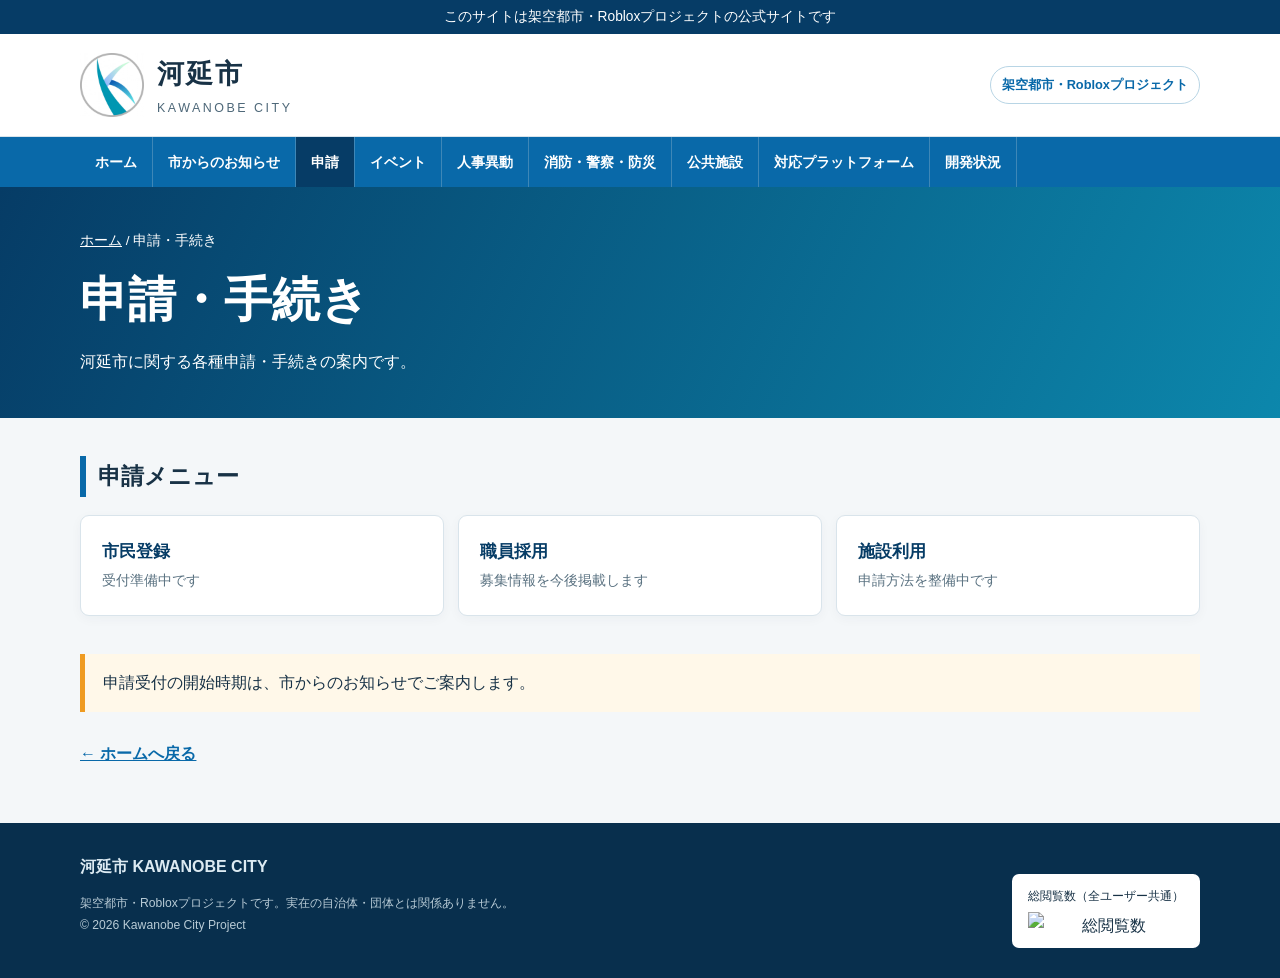
==== applications.html @ a378f6c3 "Add linked navigation pages" ====
<!doctype html>
<html lang="ja">
<head>
  <meta charset="utf-8">
  <meta name="viewport" content="width=device-width,initial-scale=1">
  <meta name="description" content="申請・手続き">
  <title>申請・手続き｜河延市公式ホームページ</title>
  <link rel="icon" href="assets/kawanobe_logo.png">
  <link rel="stylesheet" href="styles.css">
</head>
<body>
  <div class="noticebar">このサイトは架空都市・Robloxプロジェクトの公式サイトです</div>
  <header class="site-header"><div class="wrap head"><a class="brand" href="index.html"><img src="assets/kawanobe_logo.png" alt="河延市章"><div><strong>河延市</strong><span>KAWANOBE CITY</span></div></a><div class="badge">架空都市・Robloxプロジェクト</div></div></header>
  <nav aria-label="主要メニュー"><div class="wrap nav"><a href="index.html">ホーム</a><a href="notices.html">市からのお知らせ</a><a href="applications.html" aria-current="page">申請</a><a href="events.html">イベント</a><a href="personnel.html">人事異動</a><a href="safety.html">消防・警察・防災</a><a href="facilities.html">公共施設</a><a href="platforms.html">対応プラットフォーム</a><a href="development.html">開発状況</a></div></nav>
  <section class="page-hero"><div class="wrap"><div class="breadcrumb"><a href="index.html">ホーム</a> / 申請・手続き</div><h1>申請・手続き</h1><p>河延市に関する各種申請・手続きの案内です。</p></div></section>
  <main class="wrap"><section class="section"><h2 class="title">申請メニュー</h2><div class="grid"><div class="card"><b>市民登録</b><span>受付準備中です</span></div><div class="card"><b>職員採用</b><span>募集情報を今後掲載します</span></div><div class="card"><b>施設利用</b><span>申請方法を整備中です</span></div></div></section><div class="alert">申請受付の開始時期は、市からのお知らせでご案内します。</div><div class="back-row"><a href="index.html">← ホームへ戻る</a></div></main>
  <footer><div class="wrap foot"><div><b>河延市 KAWANOBE CITY</b><p class="fine">架空都市・Robloxプロジェクトです。実在の自治体・団体とは関係ありません。<br>© 2026 Kawanobe City Project</p></div><div class="counter"><span>総閲覧数（全ユーザー共通）</span><img src="https://api.visitorbadge.io/api/visitors?path=https%3A%2F%2Fudonatu1117-lang.github.io%2FKawanobe-City%2F&label=VISITORS&labelColor=%23063c66&countColor=%230969a9&style=flat" alt="総閲覧数" referrerpolicy="no-referrer"></div></div></footer>
</body>
</html>
---- styles.css ----
:root{--blue:#0969a9;--deep:#063c66;--sky:#eaf6fc;--ink:#183246;--line:#d9e4eb;--white:#fff;--green:#16835f}
*{box-sizing:border-box}html{scroll-behavior:smooth}body{margin:0;color:var(--ink);font-family:"Yu Gothic",Meiryo,sans-serif;background:#f4f7f9;line-height:1.75}
a{color:inherit}.wrap{width:min(1120px,calc(100% - 32px));margin:auto}.noticebar{background:var(--deep);color:white;font-size:.86rem;text-align:center;padding:5px}
.site-header{background:#fff;border-bottom:1px solid var(--line)}.head{display:flex;align-items:center;justify-content:space-between;padding:16px 0;gap:20px}.brand{display:flex;align-items:center;text-decoration:none;gap:13px}.brand img{width:64px;height:64px;object-fit:contain}.brand strong{font-size:1.7rem;letter-spacing:.08em}.brand span{display:block;color:#4e6879;font-size:.78rem;letter-spacing:.2em}.badge{padding:7px 11px;border:1px solid #b8d5e5;border-radius:999px;color:var(--blue);font-weight:700;font-size:.8rem}
nav{background:var(--blue);position:sticky;top:0;z-index:5}.nav{display:flex;overflow-x:auto;overscroll-behavior-inline:contain;scrollbar-width:thin}.nav a{flex:0 0 auto;color:#fff;text-decoration:none;padding:13px 15px;font-weight:700;font-size:.88rem;border-right:1px solid #3e87b7}.nav a:hover,.nav a:focus,.nav a[aria-current="page"]{background:var(--deep)}
.hero{background:linear-gradient(115deg,rgba(4,60,102,.94),rgba(12,135,172,.83)),radial-gradient(circle at 80% 20%,#73deed,transparent 36%);color:#fff;padding:70px 0}.hero small{font-weight:700;letter-spacing:.15em}.hero h1{font-size:clamp(2rem,5vw,4.2rem);line-height:1.15;margin:.25em 0}.hero p{max-width:650px;font-size:1.05rem}.cta,.home-link{display:inline-block;margin-top:14px;background:#fff;color:var(--deep);text-decoration:none;font-weight:800;padding:11px 19px;border-radius:6px}
.page-hero{background:linear-gradient(115deg,var(--deep),#0c87ac);color:#fff;padding:42px 0}.page-hero h1{font-size:clamp(1.8rem,4vw,3rem);margin:.1em 0}.page-hero p{margin:.4em 0 0}.breadcrumb{font-size:.85rem}.breadcrumb a{color:#fff}
main{padding:38px 0;min-height:45vh}.section{margin:0 0 38px}.title{font-size:1.45rem;border-left:6px solid var(--blue);padding-left:12px;margin:0 0 18px}.grid{display:grid;grid-template-columns:repeat(3,1fr);gap:14px}.card{display:block;background:#fff;border:1px solid var(--line);border-radius:9px;padding:21px;text-decoration:none;box-shadow:0 3px 12px rgba(18,55,76,.04);transition:.15s}.card:hover{border-color:#68afd4;transform:translateY(-2px)}.card b{display:block;color:var(--deep);font-size:1.05rem}.card span,.muted{font-size:.86rem;color:#597180}
.news,.content-box{background:#fff;border:1px solid var(--line);border-radius:9px;padding:4px 22px}.news article{display:grid;grid-template-columns:120px 1fr;gap:15px;padding:15px 0;border-bottom:1px solid var(--line)}.news article:last-child{border:0}.tag{color:var(--blue);font-weight:700}.panels{display:grid;grid-template-columns:1.4fr 1fr;gap:18px}.panel{background:#fff;border:1px solid var(--line);border-radius:9px;padding:22px}.status{margin:13px 0}.status-head{display:flex;justify-content:space-between;font-weight:700}.track{height:10px;background:#e5edf2;border-radius:10px;overflow:hidden}.fill{height:100%;background:linear-gradient(90deg,var(--blue),#2bc4cd)}.alert{border-left:5px solid #ef9b21;background:#fff8e9;padding:15px 18px}.back-row{margin-top:28px}.back-row a{color:var(--blue);font-weight:700}
footer{background:#082f4d;color:#dceaf2;padding:30px 0}.foot{display:flex;justify-content:space-between;gap:25px;align-items:end}.counter{background:#fff;color:var(--ink);padding:12px 16px;border-radius:7px;text-align:center}.counter span{display:block;font-size:.75rem}.counter img{display:block;margin-top:5px;height:24px}.fine{font-size:.76rem;color:#b8cbd6}
@media(max-width:760px){.head{align-items:flex-start}.badge{display:none}.brand strong{font-size:1.3rem}.brand img{width:52px;height:52px}.hero{padding:48px 0}.grid{grid-template-columns:1fr 1fr}.panels{grid-template-columns:1fr}.foot{display:block}.counter{margin-top:18px;width:max-content;max-width:100%}.news article{grid-template-columns:1fr;gap:2px}}
@media(max-width:460px){.grid{grid-template-columns:1fr}.wrap{width:min(100% - 24px,1120px)}.nav a{padding:12px}.page-hero{padding:32px 0}}
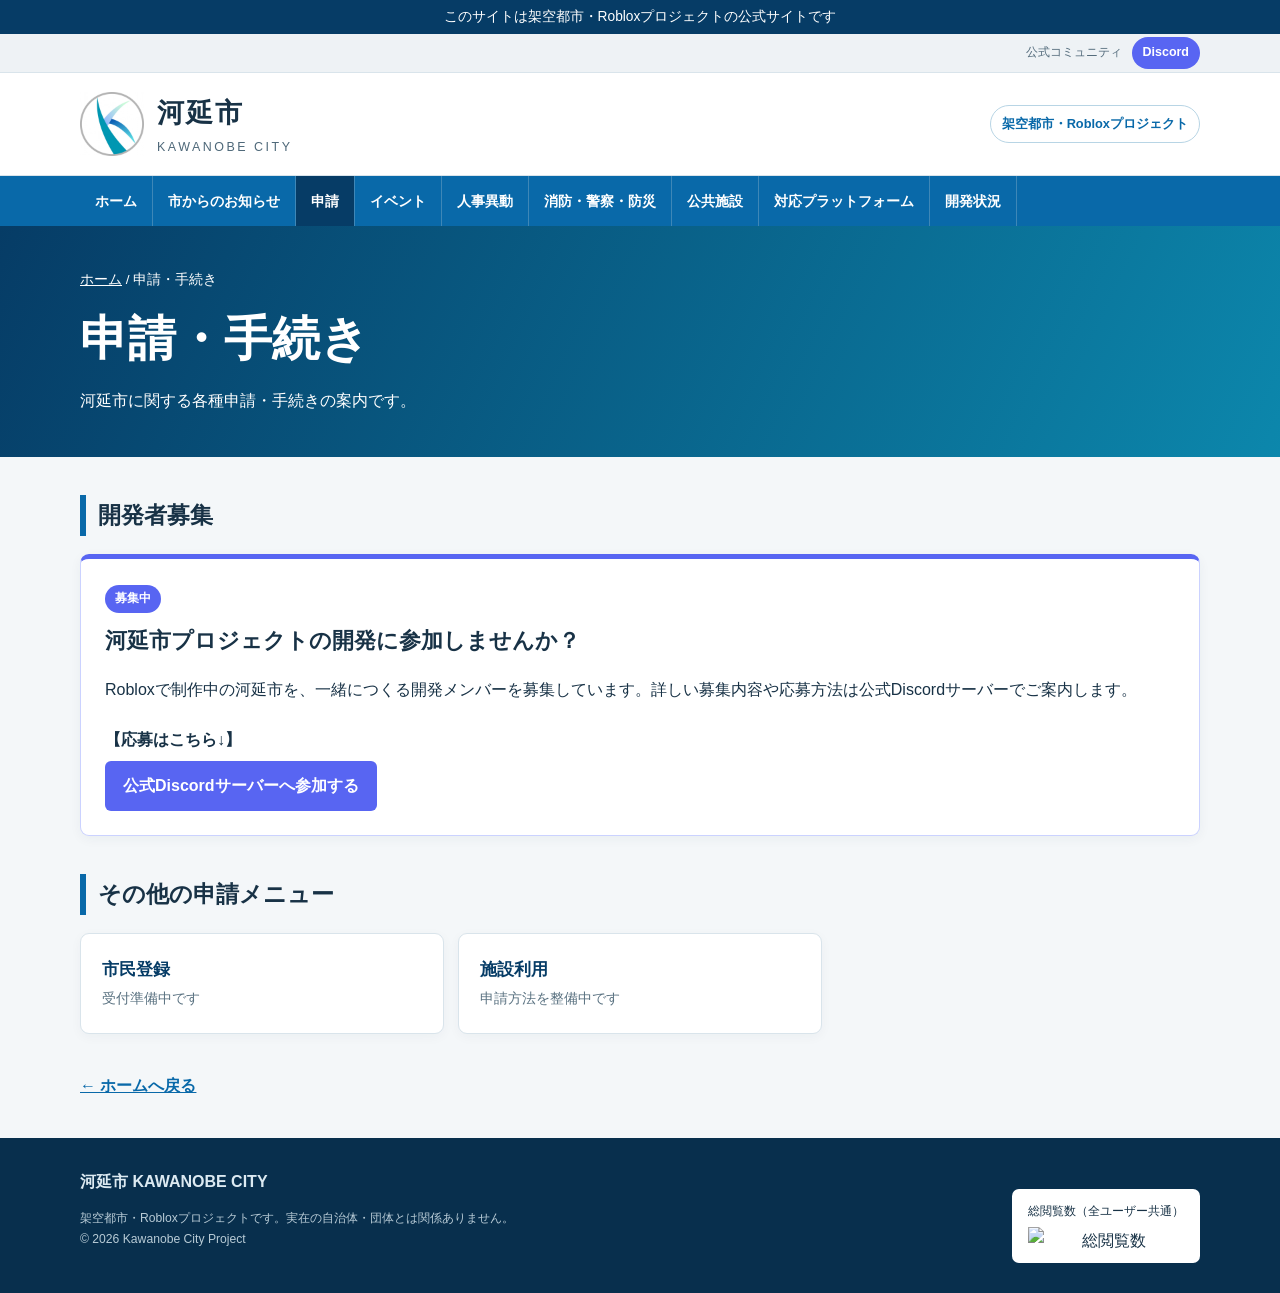
==== commit 73248d39: "Add developer recruitment and Discord app bar" ====
--- a/applications.html
+++ b/applications.html
@@ -10,10 +10,11 @@
 </head>
 <body>
   <div class="noticebar">このサイトは架空都市・Robloxプロジェクトの公式サイトです</div>
+  <div class="appbar"><div class="wrap appbar-inner"><span>公式コミュニティ</span><a class="app-link discord-link" href="https://discord.gg/ddrW8DJJuH" target="_blank" rel="noopener noreferrer" aria-label="河延市公式Discordサーバーを開く">Discord</a></div></div>
   <header class="site-header"><div class="wrap head"><a class="brand" href="index.html"><img src="assets/kawanobe_logo.png" alt="河延市章"><div><strong>河延市</strong><span>KAWANOBE CITY</span></div></a><div class="badge">架空都市・Robloxプロジェクト</div></div></header>
   <nav aria-label="主要メニュー"><div class="wrap nav"><a href="index.html">ホーム</a><a href="notices.html">市からのお知らせ</a><a href="applications.html" aria-current="page">申請</a><a href="events.html">イベント</a><a href="personnel.html">人事異動</a><a href="safety.html">消防・警察・防災</a><a href="facilities.html">公共施設</a><a href="platforms.html">対応プラットフォーム</a><a href="development.html">開発状況</a></div></nav>
   <section class="page-hero"><div class="wrap"><div class="breadcrumb"><a href="index.html">ホーム</a> / 申請・手続き</div><h1>申請・手続き</h1><p>河延市に関する各種申請・手続きの案内です。</p></div></section>
-  <main class="wrap"><section class="section"><h2 class="title">申請メニュー</h2><div class="grid"><div class="card"><b>市民登録</b><span>受付準備中です</span></div><div class="card"><b>職員採用</b><span>募集情報を今後掲載します</span></div><div class="card"><b>施設利用</b><span>申請方法を整備中です</span></div></div></section><div class="alert">申請受付の開始時期は、市からのお知らせでご案内します。</div><div class="back-row"><a href="index.html">← ホームへ戻る</a></div></main>
+  <main class="wrap"><section class="section"><h2 class="title">開発者募集</h2><div class="recruit-box"><span class="recruit-label">募集中</span><h3>河延市プロジェクトの開発に参加しませんか？</h3><p>Robloxで制作中の河延市を、一緒につくる開発メンバーを募集しています。詳しい募集内容や応募方法は公式Discordサーバーでご案内します。</p><p class="apply-guide">【応募はこちら↓】</p><a class="discord-cta" href="https://discord.gg/ddrW8DJJuH" target="_blank" rel="noopener noreferrer">公式Discordサーバーへ参加する</a></div></section><section class="section"><h2 class="title">その他の申請メニュー</h2><div class="grid"><div class="card"><b>市民登録</b><span>受付準備中です</span></div><div class="card"><b>施設利用</b><span>申請方法を整備中です</span></div></div></section><div class="back-row"><a href="index.html">← ホームへ戻る</a></div></main>
   <footer><div class="wrap foot"><div><b>河延市 KAWANOBE CITY</b><p class="fine">架空都市・Robloxプロジェクトです。実在の自治体・団体とは関係ありません。<br>© 2026 Kawanobe City Project</p></div><div class="counter"><span>総閲覧数（全ユーザー共通）</span><img src="https://api.visitorbadge.io/api/visitors?path=https%3A%2F%2Fudonatu1117-lang.github.io%2FKawanobe-City%2F&label=VISITORS&labelColor=%23063c66&countColor=%230969a9&style=flat" alt="総閲覧数" referrerpolicy="no-referrer"></div></div></footer>
 </body>
 </html>
--- a/styles.css
+++ b/styles.css
@@ -9,4 +9,8 @@
 .news,.content-box{background:#fff;border:1px solid var(--line);border-radius:9px;padding:4px 22px}.news article{display:grid;grid-template-columns:120px 1fr;gap:15px;padding:15px 0;border-bottom:1px solid var(--line)}.news article:last-child{border:0}.tag{color:var(--blue);font-weight:700}.panels{display:grid;grid-template-columns:1.4fr 1fr;gap:18px}.panel{background:#fff;border:1px solid var(--line);border-radius:9px;padding:22px}.status{margin:13px 0}.status-head{display:flex;justify-content:space-between;font-weight:700}.track{height:10px;background:#e5edf2;border-radius:10px;overflow:hidden}.fill{height:100%;background:linear-gradient(90deg,var(--blue),#2bc4cd)}.alert{border-left:5px solid #ef9b21;background:#fff8e9;padding:15px 18px}.back-row{margin-top:28px}.back-row a{color:var(--blue);font-weight:700}
 footer{background:#082f4d;color:#dceaf2;padding:30px 0}.foot{display:flex;justify-content:space-between;gap:25px;align-items:end}.counter{background:#fff;color:var(--ink);padding:12px 16px;border-radius:7px;text-align:center}.counter span{display:block;font-size:.75rem}.counter img{display:block;margin-top:5px;height:24px}.fine{font-size:.76rem;color:#b8cbd6}
 @media(max-width:760px){.head{align-items:flex-start}.badge{display:none}.brand strong{font-size:1.3rem}.brand img{width:52px;height:52px}.hero{padding:48px 0}.grid{grid-template-columns:1fr 1fr}.panels{grid-template-columns:1fr}.foot{display:block}.counter{margin-top:18px;width:max-content;max-width:100%}.news article{grid-template-columns:1fr;gap:2px}}
-@media(max-width:460px){.grid{grid-template-columns:1fr}.wrap{width:min(100% - 24px,1120px)}.nav a{padding:12px}.page-hero{padding:32px 0}}+@media(max-width:460px){.grid{grid-template-columns:1fr}.wrap{width:min(100% - 24px,1120px)}.nav a{padding:12px}.page-hero{padding:32px 0}}
+.jma-box{background:#fff;border:1px solid var(--line);border-radius:9px;overflow:hidden}.jma-head{display:flex;align-items:center;justify-content:space-between;gap:16px;background:var(--deep);color:#fff;padding:14px 18px}.jma-head strong{font-size:1.05rem}.jma-controls{display:flex;align-items:center;flex-wrap:wrap;gap:9px}.jma-controls label{font-size:.82rem;font-weight:700}.jma-controls select,.jma-controls button{font:inherit;border-radius:5px;border:1px solid #bfd3df;padding:7px 10px;background:#fff;color:var(--ink)}.jma-controls button{cursor:pointer;font-weight:700}.jma-controls button:hover,.jma-controls button:focus{background:var(--sky)}.jma-body{padding:20px}.jma-status{display:inline-flex;align-items:center;gap:7px;margin:0 0 12px;font-size:.84rem;color:#526c7c}.jma-status::before{content:"";width:9px;height:9px;border-radius:50%;background:var(--green)}.jma-status.loading::before{background:#ef9b21}.jma-status.error::before{background:#bd2837}.jma-headline{font-weight:700;font-size:1.05rem;margin:.25em 0}.jma-meta{font-size:.8rem;color:#597180}.jma-note{font-size:.78rem;color:#597180;margin:14px 0 0}.jma-note a{color:var(--blue);font-weight:700}
+@media(max-width:760px){.jma-head{align-items:flex-start;flex-direction:column}.jma-controls{width:100%}.jma-controls select{flex:1;min-width:170px}}
+.appbar{background:#eef2f5;border-bottom:1px solid var(--line)}.appbar-inner{min-height:38px;display:flex;justify-content:flex-end;align-items:center;gap:10px;font-size:.78rem;color:#536b7b}.app-link{display:inline-flex;align-items:center;gap:6px;text-decoration:none;font-weight:800;padding:5px 11px;border-radius:999px}.discord-link{background:#5865f2;color:#fff}.discord-link:hover,.discord-link:focus{background:#414bb9}.news-link{color:var(--blue);font-weight:700;white-space:nowrap}.recruit-tag{color:#8a35c1}.recruit-box{background:#fff;border:1px solid #cbd2ff;border-top:5px solid #5865f2;border-radius:9px;padding:24px;box-shadow:0 3px 12px rgba(18,55,76,.05)}.recruit-box h3{font-size:1.35rem;margin:.45em 0}.recruit-label{display:inline-block;background:#5865f2;color:#fff;font-size:.78rem;font-weight:800;padding:3px 10px;border-radius:999px}.apply-guide{font-weight:800;margin:22px 0 7px}.discord-cta{display:inline-block;background:#5865f2;color:#fff;text-decoration:none;font-weight:800;padding:11px 18px;border-radius:6px}.discord-cta:hover,.discord-cta:focus{background:#414bb9}
+@media(max-width:460px){.appbar-inner{justify-content:space-between}.news-link{display:block;margin-top:4px}.discord-cta{width:100%;text-align:center}}
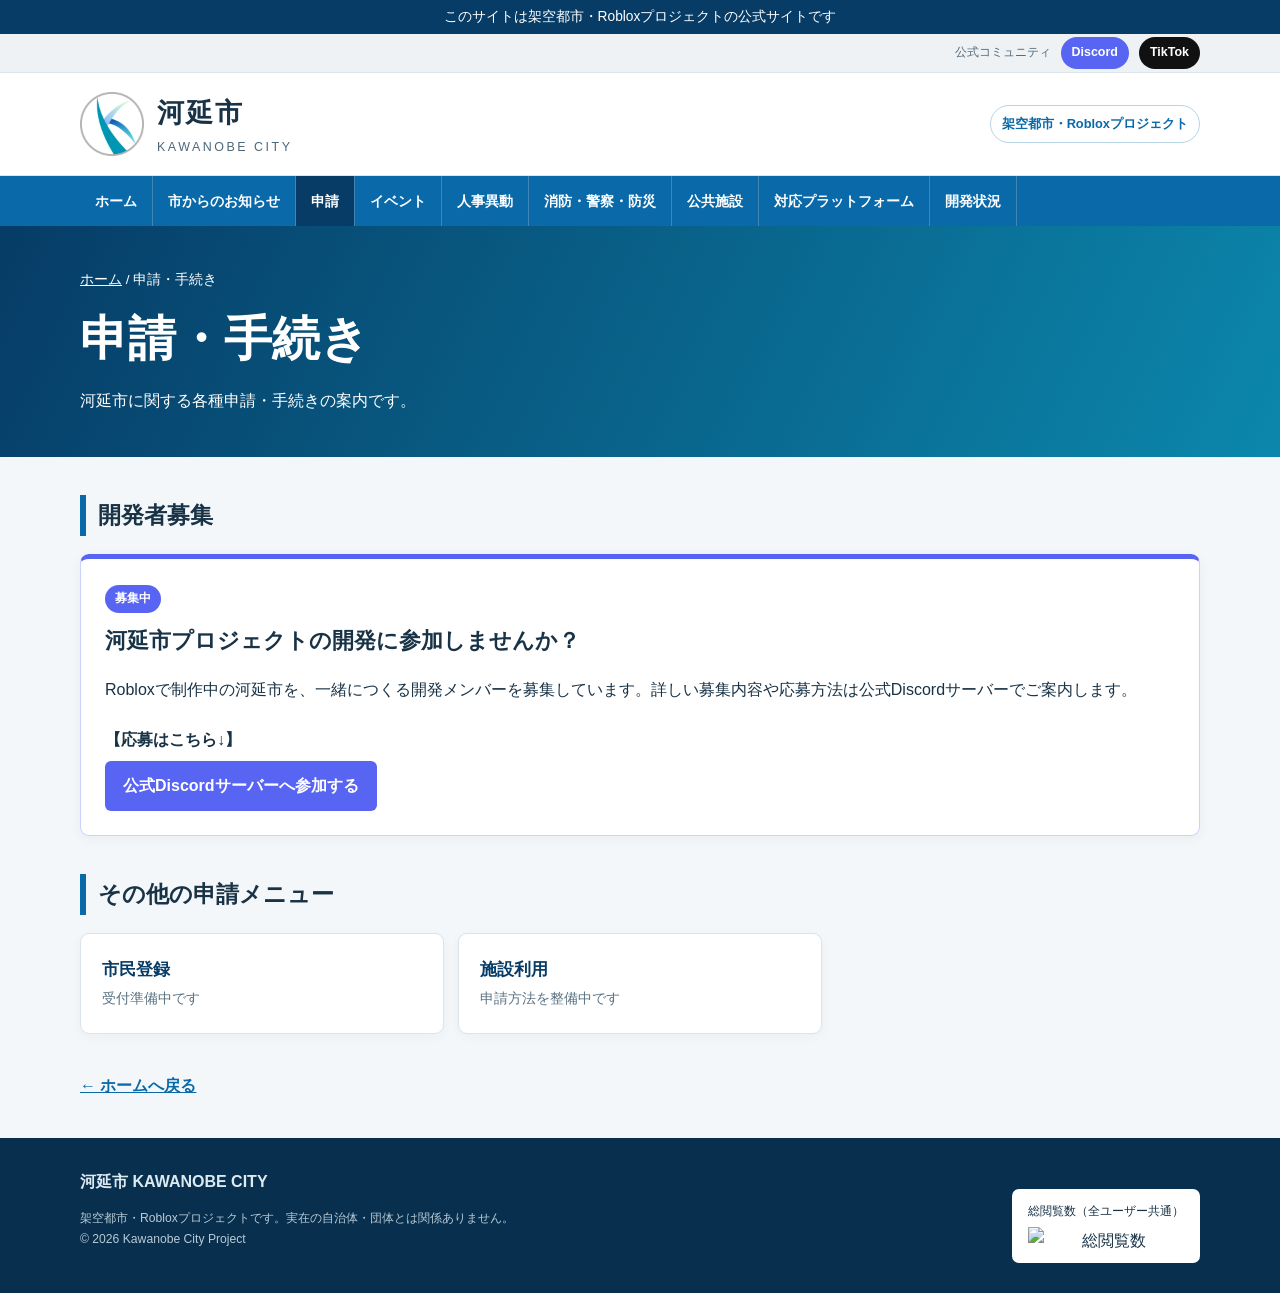
==== commit cecf5873: "Add TikTok to official app bar" ====
--- a/applications.html
+++ b/applications.html
@@ -10,7 +10,7 @@
 </head>
 <body>
   <div class="noticebar">このサイトは架空都市・Robloxプロジェクトの公式サイトです</div>
-  <div class="appbar"><div class="wrap appbar-inner"><span>公式コミュニティ</span><a class="app-link discord-link" href="https://discord.gg/ddrW8DJJuH" target="_blank" rel="noopener noreferrer" aria-label="河延市公式Discordサーバーを開く">Discord</a></div></div>
+  <div class="appbar"><div class="wrap appbar-inner"><span>公式コミュニティ</span><a class="app-link discord-link" href="https://discord.gg/ddrW8DJJuH" target="_blank" rel="noopener noreferrer" aria-label="河延市公式Discordサーバーを開く">Discord</a><a class="app-link tiktok-link" href="https://www.tiktok.com/@dev.awara.city.koho?_r=1&amp;_t=ZS-99KgAbWkgnH" target="_blank" rel="noopener noreferrer" aria-label="河延市公式TikTokを開く">TikTok</a></div></div>
   <header class="site-header"><div class="wrap head"><a class="brand" href="index.html"><img src="assets/kawanobe_logo.png" alt="河延市章"><div><strong>河延市</strong><span>KAWANOBE CITY</span></div></a><div class="badge">架空都市・Robloxプロジェクト</div></div></header>
   <nav aria-label="主要メニュー"><div class="wrap nav"><a href="index.html">ホーム</a><a href="notices.html">市からのお知らせ</a><a href="applications.html" aria-current="page">申請</a><a href="events.html">イベント</a><a href="personnel.html">人事異動</a><a href="safety.html">消防・警察・防災</a><a href="facilities.html">公共施設</a><a href="platforms.html">対応プラットフォーム</a><a href="development.html">開発状況</a></div></nav>
   <section class="page-hero"><div class="wrap"><div class="breadcrumb"><a href="index.html">ホーム</a> / 申請・手続き</div><h1>申請・手続き</h1><p>河延市に関する各種申請・手続きの案内です。</p></div></section>
--- a/styles.css
+++ b/styles.css
@@ -14,3 +14,5 @@
 @media(max-width:760px){.jma-head{align-items:flex-start;flex-direction:column}.jma-controls{width:100%}.jma-controls select{flex:1;min-width:170px}}
 .appbar{background:#eef2f5;border-bottom:1px solid var(--line)}.appbar-inner{min-height:38px;display:flex;justify-content:flex-end;align-items:center;gap:10px;font-size:.78rem;color:#536b7b}.app-link{display:inline-flex;align-items:center;gap:6px;text-decoration:none;font-weight:800;padding:5px 11px;border-radius:999px}.discord-link{background:#5865f2;color:#fff}.discord-link:hover,.discord-link:focus{background:#414bb9}.news-link{color:var(--blue);font-weight:700;white-space:nowrap}.recruit-tag{color:#8a35c1}.recruit-box{background:#fff;border:1px solid #cbd2ff;border-top:5px solid #5865f2;border-radius:9px;padding:24px;box-shadow:0 3px 12px rgba(18,55,76,.05)}.recruit-box h3{font-size:1.35rem;margin:.45em 0}.recruit-label{display:inline-block;background:#5865f2;color:#fff;font-size:.78rem;font-weight:800;padding:3px 10px;border-radius:999px}.apply-guide{font-weight:800;margin:22px 0 7px}.discord-cta{display:inline-block;background:#5865f2;color:#fff;text-decoration:none;font-weight:800;padding:11px 18px;border-radius:6px}.discord-cta:hover,.discord-cta:focus{background:#414bb9}
 @media(max-width:460px){.appbar-inner{justify-content:space-between}.news-link{display:block;margin-top:4px}.discord-cta{width:100%;text-align:center}}
+
+.tiktok-link{background:#111;color:#fff}.tiktok-link:hover,.tiktok-link:focus{background:#333}
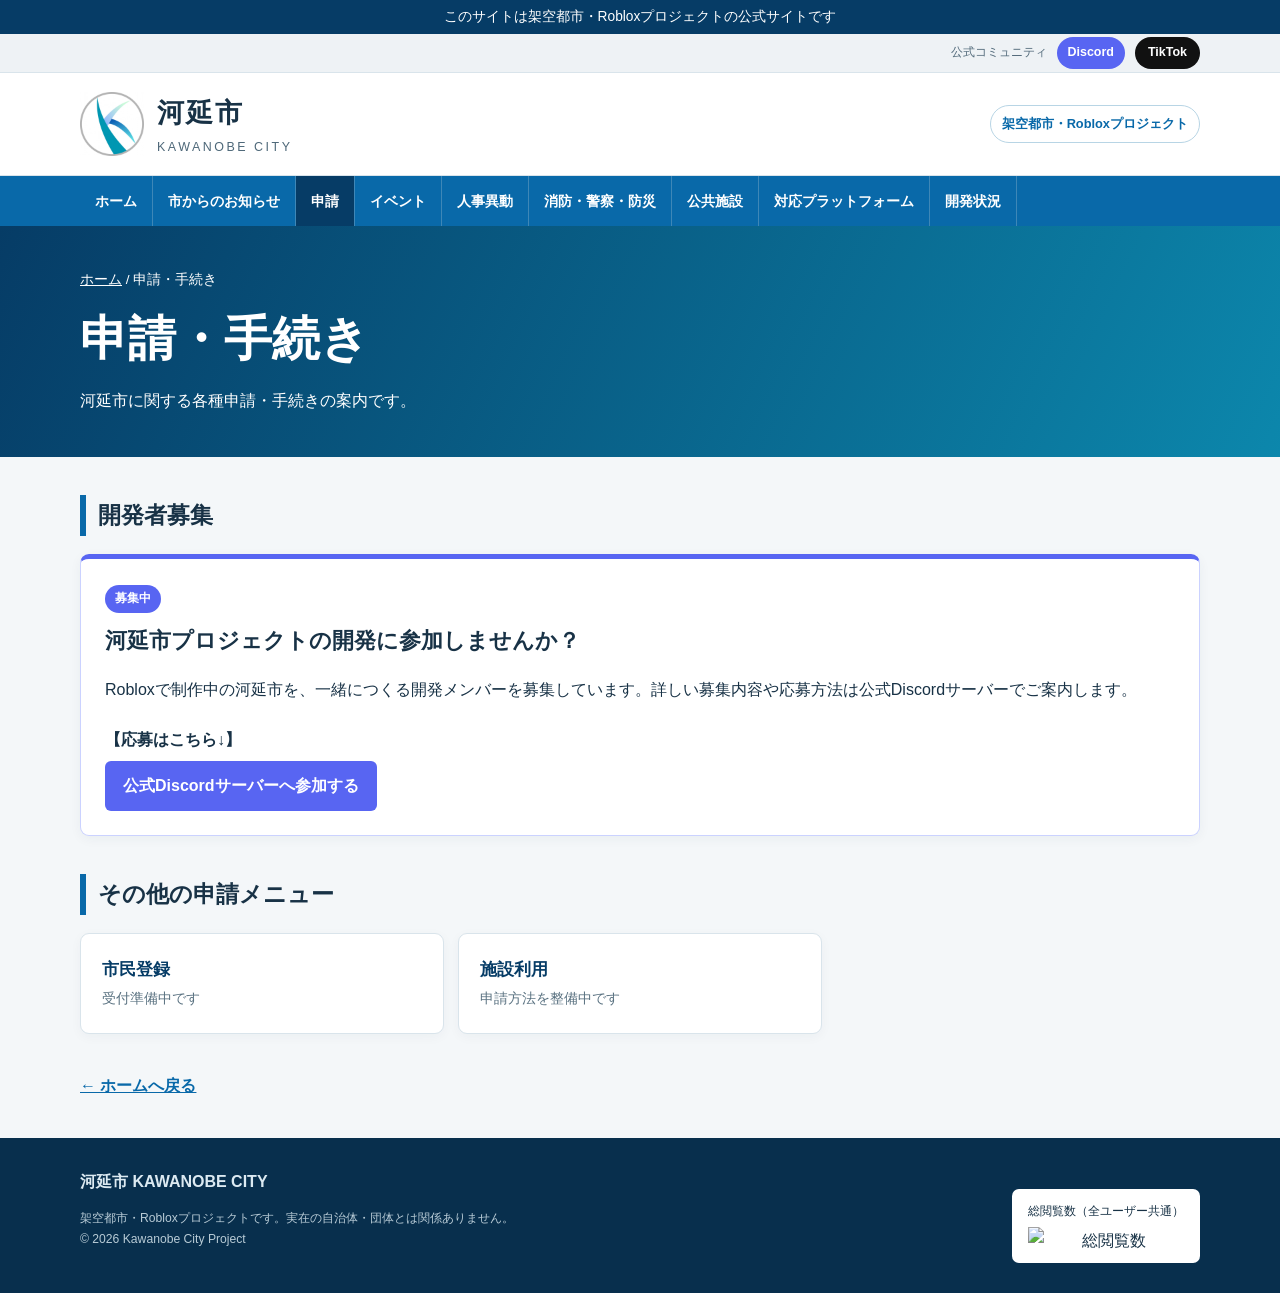
==== commit 935ddcf0: "Ensure rounded TikTok button styling" ====
--- a/applications.html
+++ b/applications.html
@@ -6,7 +6,7 @@
   <meta name="description" content="申請・手続き">
   <title>申請・手続き｜河延市公式ホームページ</title>
   <link rel="icon" href="assets/kawanobe_logo.png">
-  <link rel="stylesheet" href="styles.css">
+  <link rel="stylesheet" href="styles.css?v=20260831-2">
 </head>
 <body>
   <div class="noticebar">このサイトは架空都市・Robloxプロジェクトの公式サイトです</div>
--- a/styles.css
+++ b/styles.css
@@ -16,3 +16,5 @@
 @media(max-width:460px){.appbar-inner{justify-content:space-between}.news-link{display:block;margin-top:4px}.discord-cta{width:100%;text-align:center}}
 
 .tiktok-link{background:#111;color:#fff}.tiktok-link:hover,.tiktok-link:focus{background:#333}
+
+.tiktok-link{display:inline-flex;background:#111;color:#fff;border-radius:999px;padding:5px 13px}.tiktok-link:hover,.tiktok-link:focus{background:#333;color:#fff}
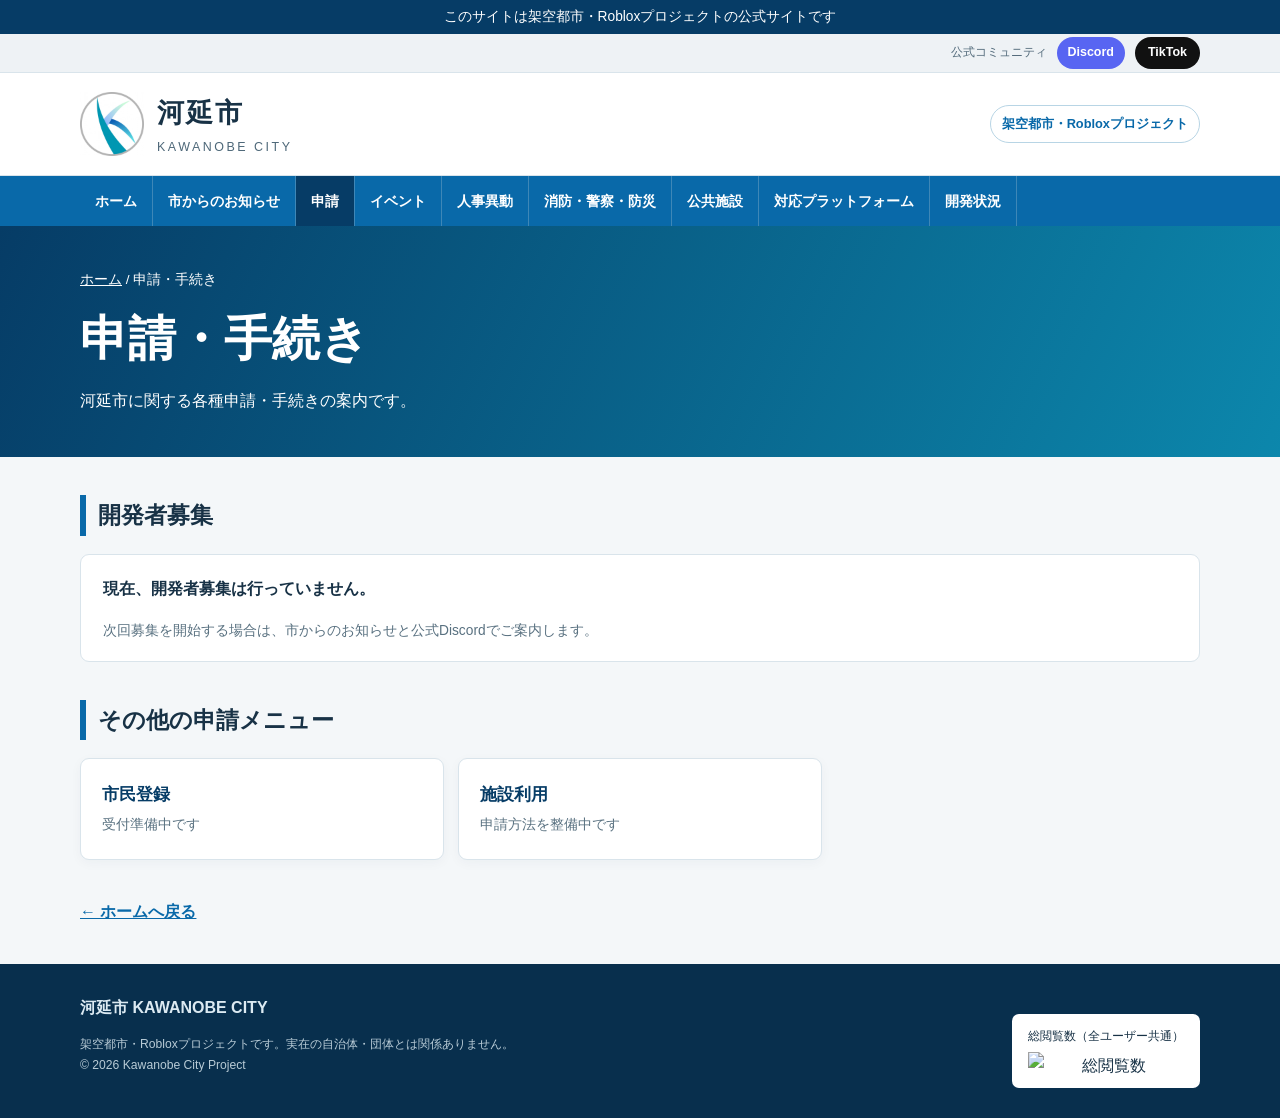
==== commit 340ff9fb: "Close developer recruitment" ====
--- a/applications.html
+++ b/applications.html
@@ -14,7 +14,7 @@
   <header class="site-header"><div class="wrap head"><a class="brand" href="index.html"><img src="assets/kawanobe_logo.png" alt="河延市章"><div><strong>河延市</strong><span>KAWANOBE CITY</span></div></a><div class="badge">架空都市・Robloxプロジェクト</div></div></header>
   <nav aria-label="主要メニュー"><div class="wrap nav"><a href="index.html">ホーム</a><a href="notices.html">市からのお知らせ</a><a href="applications.html" aria-current="page">申請</a><a href="events.html">イベント</a><a href="personnel.html">人事異動</a><a href="safety.html">消防・警察・防災</a><a href="facilities.html">公共施設</a><a href="platforms.html">対応プラットフォーム</a><a href="development.html">開発状況</a></div></nav>
   <section class="page-hero"><div class="wrap"><div class="breadcrumb"><a href="index.html">ホーム</a> / 申請・手続き</div><h1>申請・手続き</h1><p>河延市に関する各種申請・手続きの案内です。</p></div></section>
-  <main class="wrap"><section class="section"><h2 class="title">開発者募集</h2><div class="recruit-box"><span class="recruit-label">募集中</span><h3>河延市プロジェクトの開発に参加しませんか？</h3><p>Robloxで制作中の河延市を、一緒につくる開発メンバーを募集しています。詳しい募集内容や応募方法は公式Discordサーバーでご案内します。</p><p class="apply-guide">【応募はこちら↓】</p><a class="discord-cta" href="https://discord.gg/ddrW8DJJuH" target="_blank" rel="noopener noreferrer">公式Discordサーバーへ参加する</a></div></section><section class="section"><h2 class="title">その他の申請メニュー</h2><div class="grid"><div class="card"><b>市民登録</b><span>受付準備中です</span></div><div class="card"><b>施設利用</b><span>申請方法を整備中です</span></div></div></section><div class="back-row"><a href="index.html">← ホームへ戻る</a></div></main>
+  <main class="wrap"><section class="section"><h2 class="title">開発者募集</h2><div class="content-box"><p><b>現在、開発者募集は行っていません。</b></p><p class="muted">次回募集を開始する場合は、市からのお知らせと公式Discordでご案内します。</p></div></section><section class="section"><h2 class="title">その他の申請メニュー</h2><div class="grid"><div class="card"><b>市民登録</b><span>受付準備中です</span></div><div class="card"><b>施設利用</b><span>申請方法を整備中です</span></div></div></section><div class="back-row"><a href="index.html">← ホームへ戻る</a></div></main>
   <footer><div class="wrap foot"><div><b>河延市 KAWANOBE CITY</b><p class="fine">架空都市・Robloxプロジェクトです。実在の自治体・団体とは関係ありません。<br>© 2026 Kawanobe City Project</p></div><div class="counter"><span>総閲覧数（全ユーザー共通）</span><img src="https://api.visitorbadge.io/api/visitors?path=https%3A%2F%2Fudonatu1117-lang.github.io%2FKawanobe-City%2F&label=VISITORS&labelColor=%23063c66&countColor=%230969a9&style=flat" alt="総閲覧数" referrerpolicy="no-referrer"></div></div></footer>
 </body>
 </html>
--- a/styles.css
+++ b/styles.css
@@ -18,3 +18,7 @@
 .tiktok-link{background:#111;color:#fff}.tiktok-link:hover,.tiktok-link:focus{background:#333}
 
 .tiktok-link{display:inline-flex;background:#111;color:#fff;border-radius:999px;padding:5px 13px}.tiktok-link:hover,.tiktok-link:focus{background:#333;color:#fff}
+
+.feature-notice{display:grid;grid-template-columns:minmax(240px,.72fr) 1.6fr;gap:22px;background:#fff;border:1px solid var(--line);border-radius:12px;padding:22px;box-shadow:0 5px 18px rgba(18,55,76,.06);scroll-margin-top:74px}.feature-copy h3{font-size:clamp(1.7rem,4vw,2.6rem);line-height:1.15;margin:.35em 0}.feature-copy time{margin-left:10px;color:#597180;font-size:.86rem}.fd-tag{color:#c52831}.credits{display:flex;flex-wrap:wrap;gap:8px;margin-top:24px}.credits b{width:100%;text-transform:uppercase;letter-spacing:.12em;font-size:.75rem;color:#597180}.credits span{background:#edf2f5;border-radius:999px;padding:5px 11px;font-weight:700;font-size:.86rem}.fd-gallery{display:grid;grid-template-columns:repeat(2,1fr);gap:8px}.fd-gallery a{display:block;overflow:hidden;border-radius:8px;background:#0b1520;aspect-ratio:16/9}.fd-gallery img{display:block;width:100%;height:100%;object-fit:cover;transition:transform .2s}.fd-gallery a:hover img,.fd-gallery a:focus img{transform:scale(1.025)}.subheading{font-size:1.05rem;margin:28px 0 10px;color:var(--deep)}
+@media(max-width:760px){.feature-notice{grid-template-columns:1fr}.fd-gallery{grid-template-columns:1fr 1fr}}
+@media(max-width:460px){.fd-gallery{grid-template-columns:1fr}}
